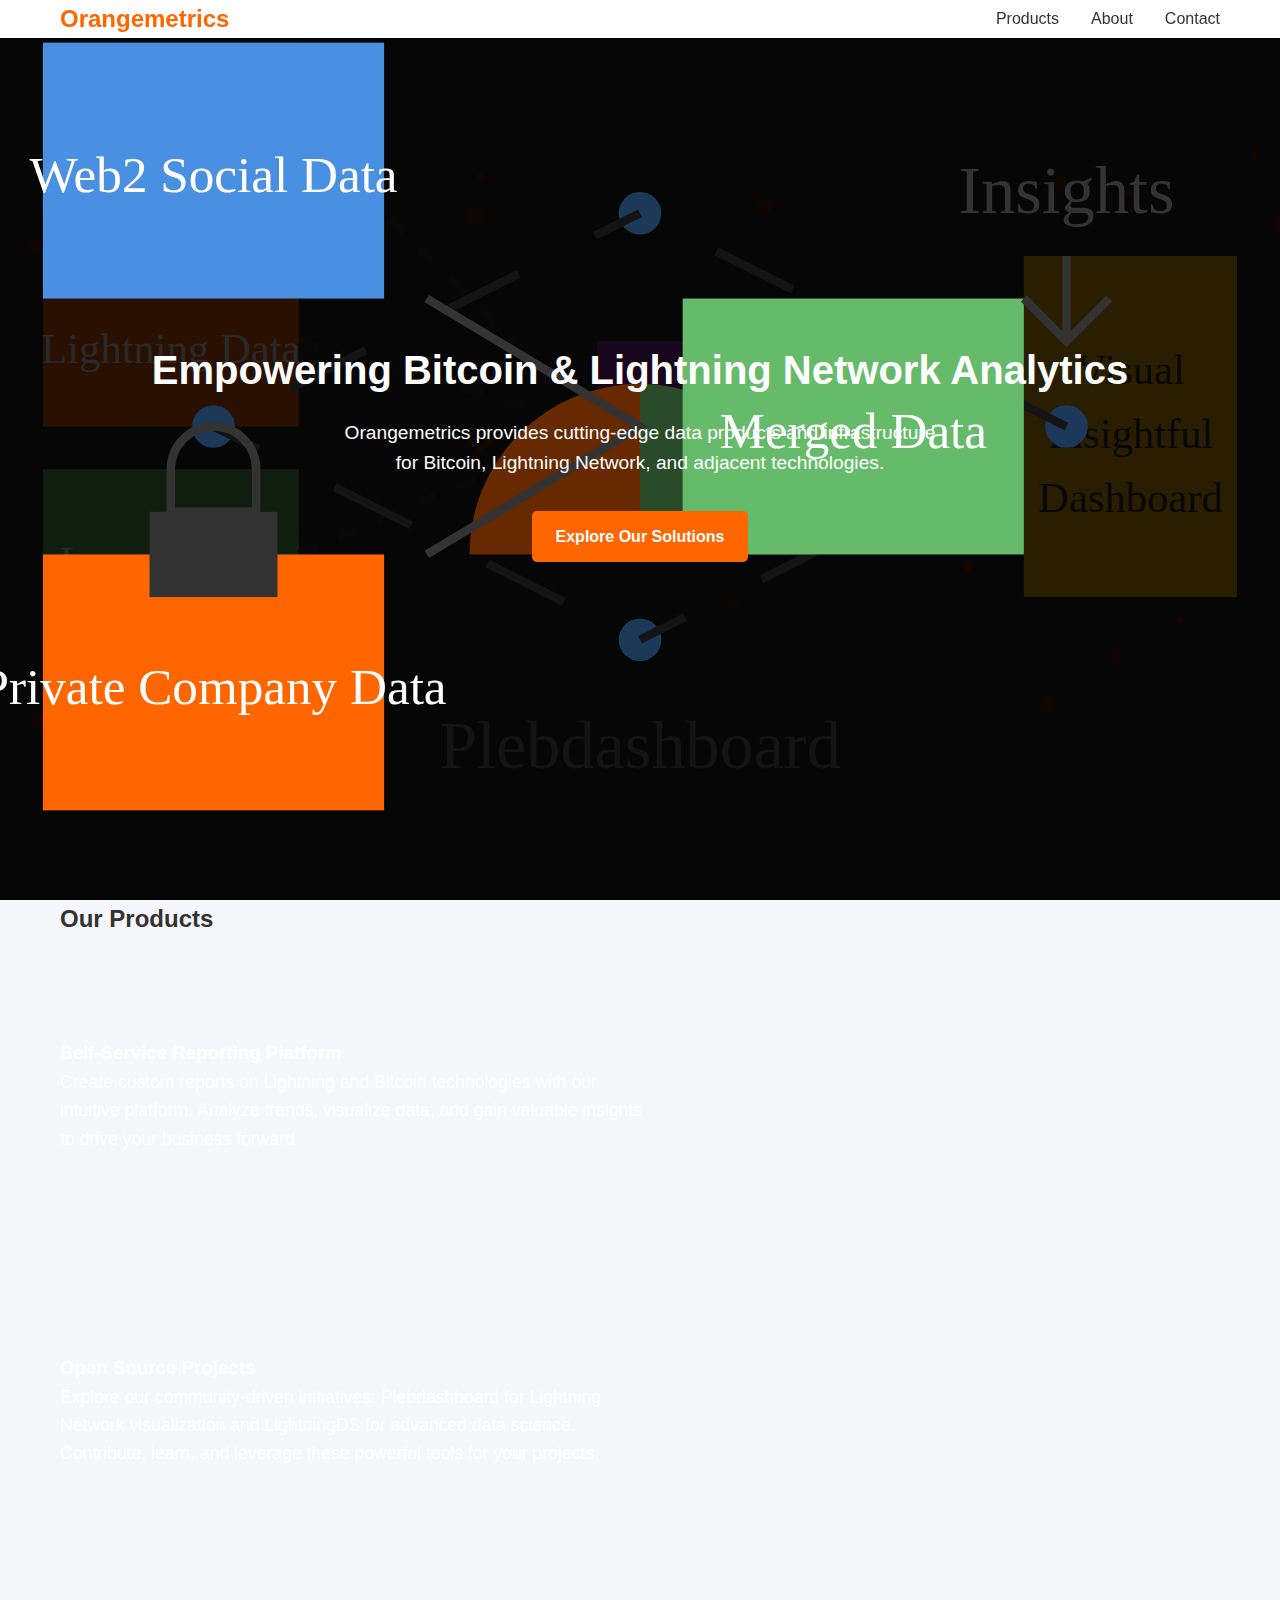
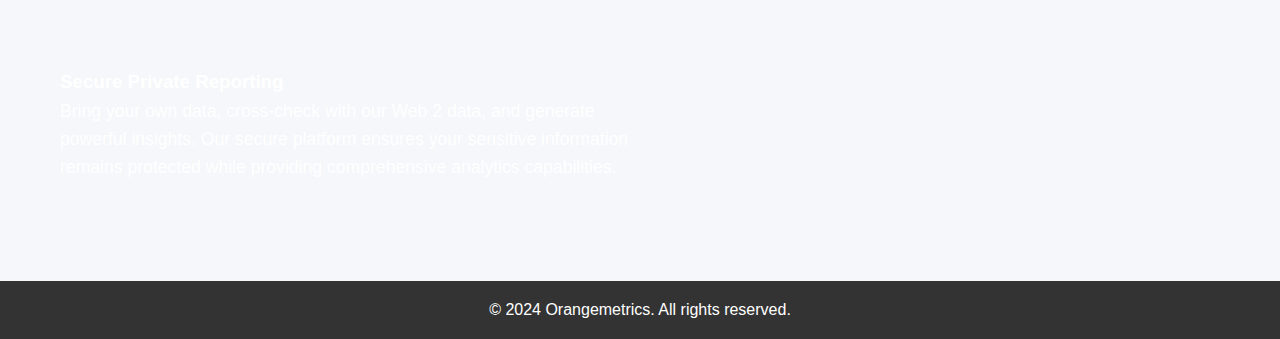
==== index.html @ f5804f4a "Update index.html" ====
<!DOCTYPE html>
<html lang="en">
<head>
    <meta charset="UTF-8">
    <meta name="viewport" content="width=device-width, initial-scale=1.0">
    <title>Orangemetrics - Bitcoin & Lightning Network Data Solutions</title>
    <link rel="stylesheet" href="css/styles.css">
    <script src="https://cdnjs.cloudflare.com/ajax/libs/gsap/3.9.1/gsap.min.js"></script>
</head>
<body>
    <header>
        <nav class="container">
            <div class="logo">Orangemetrics</div>
            <ul class="nav-links">
                <li class="dropdown">
                    <a href="#" class="dropbtn">Products</a>
                    <div class="dropdown-content">
                        <a href="#self-service">Self-Service Reporting</a>
                        <a href="#open-source">Open Source Projects</a>
                        <a href="#secure-reporting">Secure Private Reporting</a>
                    </div>
                </li>
                <li><a href="#about">About</a></li>
                <li><a href="#contact">Contact</a></li>
            </ul>
        </nav>
    </header>

    <main>
        <section class="hero">
            <div class="hero-content container">
                <h1>Empowering Bitcoin & Lightning Network Analytics</h1>
                <p>Orangemetrics provides cutting-edge data products and infrastructure for Bitcoin, Lightning Network, and adjacent technologies.</p>
                <a href="#products" class="cta-button">Explore Our Solutions</a>
            </div>
            <div class="animation-container">
                <svg id="data-animation" width="100%" height="100%" viewBox="0 0 800 400">
                    <defs>
                        <filter id="glow">
                            <feGaussianBlur stdDeviation="2.5" result="coloredBlur"/>
                            <feMerge>
                                <feMergeNode in="coloredBlur"/>
                                <feMergeNode in="SourceGraphic"/>
                            </feMerge>
                        </filter>
                    </defs>
                    <path id="bitcoin-logo" d="M300,200 L300,200 L300,200 L300,200 L300,200" stroke="#FF9900" stroke-width="3" fill="none"/>
                    <path id="lightning-bolt" d="M500,100 L500,100 L500,100 L500,100" stroke="#4A90E2" stroke-width="3" fill="none"/>
                    <g id="data-points"></g>
                    <g id="network-lines"></g>
                </svg>
            </div>
        </section>

        <section id="products">
            <div class="container">
                <h2>Our Products</h2>
                <div class="product-grid">
                    <div id="self-service" class="product-section">
                        <h3>Self-Service Reporting Platform</h3>
                        <div class="animation-container">
                            <object type="image/svg+xml" data="assets/self-service.svg" class="section-animation">
                                Your browser does not support SVG
                            </object>
                        </div>
                        <p>Create custom reports on Lightning and Bitcoin technologies with our intuitive platform. Analyze trends, visualize data, and gain valuable insights to drive your business forward.</p>
                    </div>

                    <div id="open-source" class="product-section">
                        <h3>Open Source Projects</h3>
                        <div class="animation-container">
                            <object type="image/svg+xml" data="assets/open-source.svg" class="section-animation">
                                Your browser does not support SVG
                            </object>
                        </div>
                        <p>Explore our community-driven initiatives: Plebdashboard for Lightning Network visualization and LightningDS for advanced data science. Contribute, learn, and leverage these powerful tools for your projects.</p>
                    </div>

                    <div id="secure-reporting" class="product-section">
                        <h3>Secure Private Reporting</h3>
                        <div class="animation-container">
                            <object type="image/svg+xml" data="assets/secure-reporting.svg" class="section-animation">
                                Your browser does not support SVG
                            </object>
                        </div>
                        <p>Bring your own data, cross-check with our Web 2 data, and generate powerful insights. Our secure platform ensures your sensitive information remains protected while providing comprehensive analytics capabilities.</p>
                    </div>
                </div>
            </div>
        </section>
    </main>

    <footer>
        <div class="container">
            <p>&copy; 2024 Orangemetrics. All rights reserved.</p>
        </div>
    </footer>

    <script src="scripts/animations.js"></script>
    <script src="scripts/main.js"></script>
</body>
</html>
---- css/styles.css ----
:root {
    --primary-color: #FF6600;
    --secondary-color: #4A90E2;
    --background-color: #F5F7FA;
    --text-color: #333333;
}

* {
    margin: 0;
    padding: 0;
    box-sizing: border-box;
}

body {
    font-family: 'Arial', sans-serif;
    line-height: 1.6;
    color: var(--text-color);
    background-color: var(--background-color);
}

.container {
    max-width: 1200px;
    margin: 0 auto;
    padding: 0 20px;
}

header {
    background-color: #fff;
    box-shadow: 0 2px 5px rgba(0, 0, 0, 0.1);
    position: fixed;
    width: 100%;
    z-index: 1000;
}

nav {
    display: flex;
    justify-content: space-between;
    align-items: center;
    padding: 1rem 0;
}

.logo {
    font-size: 1.5rem;
    font-weight: bold;
    color: var(--primary-color);
}

.nav-links {
    display: flex;
    list-style: none;
}

.nav-links li {
    margin-left: 2rem;
}

.nav-links a {
    text-decoration: none;
    color: var(--text-color);
    font-weight: 500;
    transition: color 0.3s ease;
}

.nav-links a:hover {
    color: var(--primary-color);
}

.dropdown {
    position: relative;
    display: inline-block;
}

.dropdown-content {
    display: none;
    position: absolute;
    background-color: #f9f9f9;
    min-width: 160px;
    box-shadow: 0px 8px 16px 0px rgba(0,0,0,0.2);
    z-index: 1;
}

.dropdown-content a {
    color: black;
    padding: 12px 16px;
    text-decoration: none;
    display: block;
}

.dropdown-content a:hover {
    background-color: #f1f1f1;
}

.dropdown:hover .dropdown-content {
    display: block;
}

.hero {
    position: relative;
    height: 100vh;
    display: flex;
    align-items: center;
    overflow: hidden;
}

.hero-content {
    position: relative;
    z-index: 2;
    text-align: center;
    color: #fff;
}

.hero h1 {
    font-size: 2.5rem;
    margin-bottom: 1rem;
    color: #fff;
}

.hero p {
    font-size: 1.2rem;
    max-width: 600px;
    margin: 0 auto 2rem;
}

.cta-button {
    display: inline-block;
    background-color: var(--primary-color);
    color: #fff;
    padding: 0.8rem 1.5rem;
    border-radius: 5px;
    text-decoration: none;
    font-weight: bold;
    transition: background-color 0.3s ease;
}

.cta-button:hover {
    background-color: #E65100;
}

.animation-container {
    position: absolute;
    top: 0;
    left: 0;
    width: 100%;
    height: 100%;
    z-index: 1;
    background-color: rgba(0, 0, 0, 0.6);
}

.product-section {
    padding: 100px 0;
    background-size: cover;
    background-position: center;
    color: #fff;
}

#self-service {
    background-image: url('path_to_self_service_bg.jpg');
}

#open-source {
    background-image: url('path_to_open_source_bg.jpg');
}

#secure-reporting {
    background-image: url('path_to_secure_reporting_bg.jpg');
}

.product-section h2 {
    font-size: 2rem;
    margin-bottom: 1rem;
}

.product-section p {
    font-size: 1.1rem;
    max-width: 600px;
}

footer {
    background-color: #333;
    color: #fff;
    text-align: center;
    padding: 1rem 0;
}

@media (max-width: 768px) {
    .nav-links {
        display: none;
    }

    .hero h1 {
        font-size: 2rem;
    }

    .hero p {
        font-size: 1rem;
    }
}
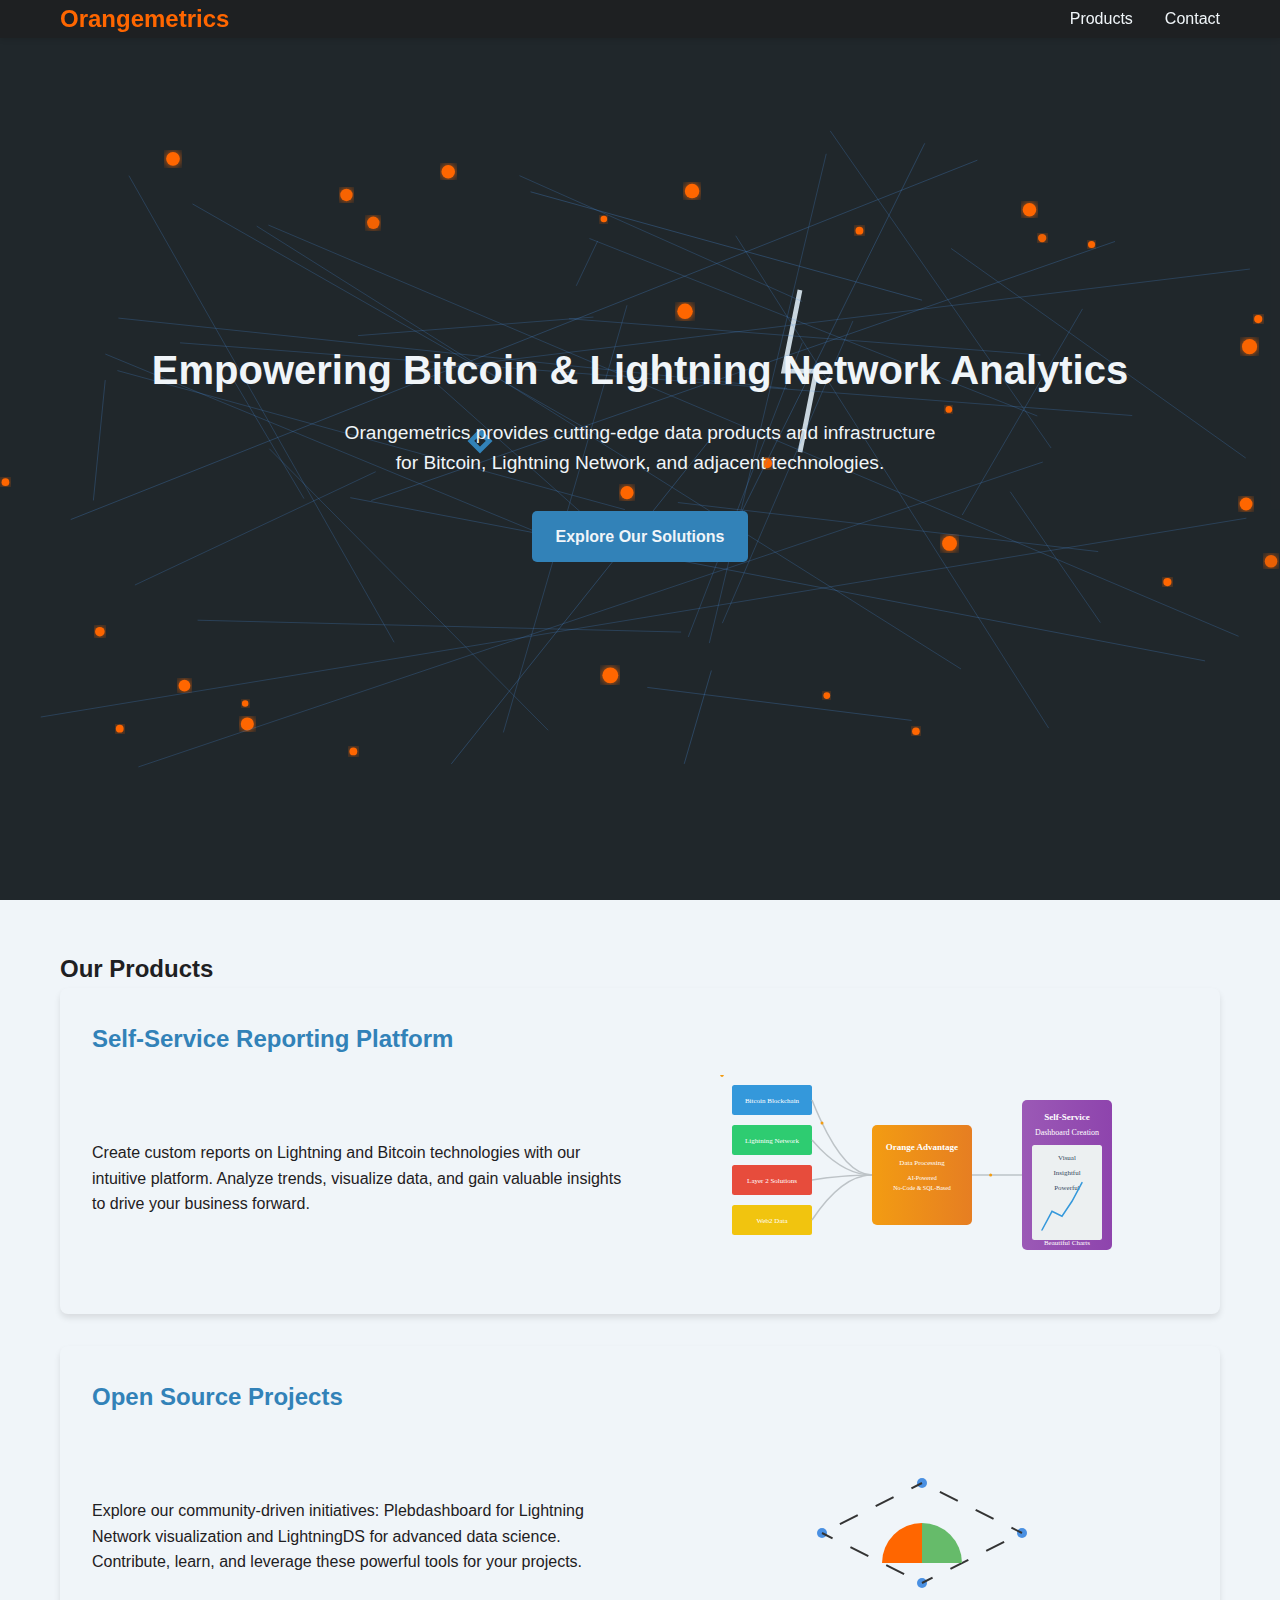
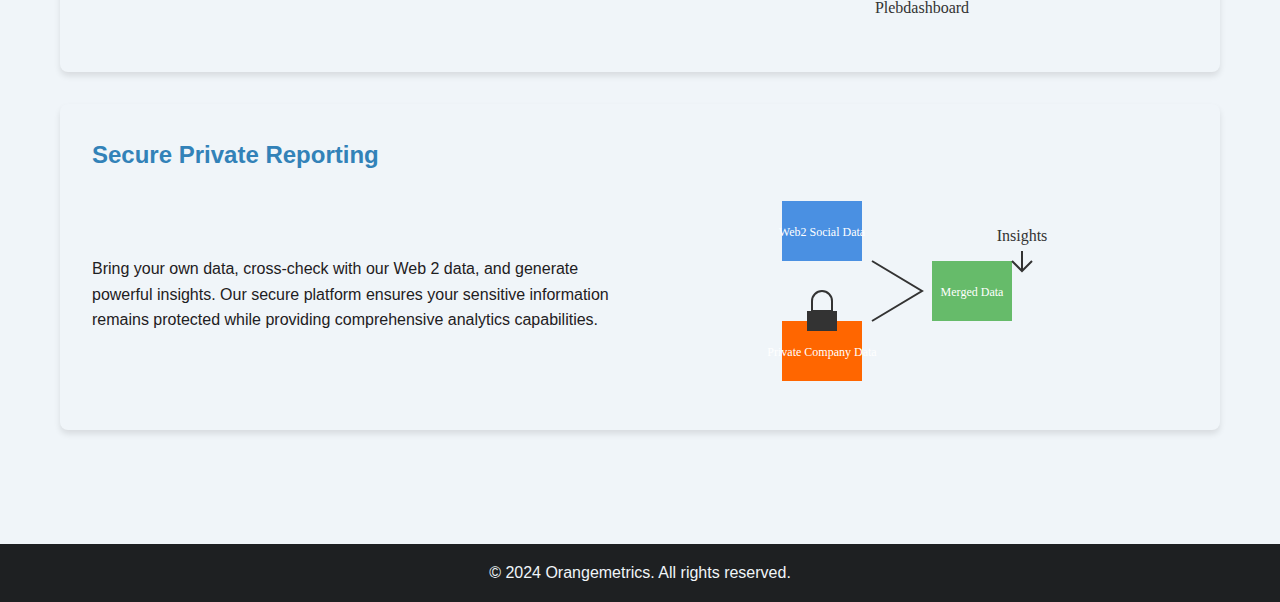
==== commit 7bbe1ee1: "Update index.html" ====
--- a/index.html
+++ b/index.html
@@ -19,9 +19,9 @@
                         <a href="#open-source">Open Source Projects</a>
                         <a href="#secure-reporting">Secure Private Reporting</a>
                     </div>
-                </li>
-                <li><a href="#about">About</a></li>
-                <li><a href="#contact">Contact</a></li>
+<!--                 </li>
+                <li><a href="#about">About</a></li> -->
+                <li><a href="https://x.com/Soru_kumar">Contact</a></li>
             </ul>
         </nav>
     </header>
@@ -44,8 +44,8 @@
                             </feMerge>
                         </filter>
                     </defs>
-                    <path id="bitcoin-logo" d="M300,200 L300,200 L300,200 L300,200 L300,200" stroke="#FF9900" stroke-width="3" fill="none"/>
-                    <path id="lightning-bolt" d="M500,100 L500,100 L500,100 L500,100" stroke="#4A90E2" stroke-width="3" fill="none"/>
+                    <path id="bitcoin-logo" d="M300,200 L300,200 L300,200 L300,200 L300,200" stroke="#3282B8" stroke-width="3" fill="none"/>
+                    <path id="lightning-bolt" d="M500,100 L500,100 L500,100 L500,100" stroke="#C9D6DF" stroke-width="3" fill="none"/>
                     <g id="data-points"></g>
                     <g id="network-lines"></g>
                 </svg>
@@ -55,35 +55,45 @@
         <section id="products">
             <div class="container">
                 <h2>Our Products</h2>
-                <div class="product-grid">
-                    <div id="self-service" class="product-section">
-                        <h3>Self-Service Reporting Platform</h3>
-                        <div class="animation-container">
+                <div id="self-service" class="product-section">
+                    <h3>Self-Service Reporting Platform</h3>
+                    <div class="product-content">
+                        <div class="product-description">
+                            <p>Create custom reports on Lightning and Bitcoin technologies with our intuitive platform. Analyze trends, visualize data, and gain valuable insights to drive your business forward.</p>
+                        </div>
+                        <div class="product-animation">
                             <object type="image/svg+xml" data="assets/self-service.svg" class="section-animation">
                                 Your browser does not support SVG
                             </object>
                         </div>
-                        <p>Create custom reports on Lightning and Bitcoin technologies with our intuitive platform. Analyze trends, visualize data, and gain valuable insights to drive your business forward.</p>
                     </div>
+                </div>
 
-                    <div id="open-source" class="product-section">
-                        <h3>Open Source Projects</h3>
-                        <div class="animation-container">
+                <div id="open-source" class="product-section">
+                    <h3>Open Source Projects</h3>
+                    <div class="product-content">
+                        <div class="product-description">
+                            <p>Explore our community-driven initiatives: Plebdashboard for Lightning Network visualization and LightningDS for advanced data science. Contribute, learn, and leverage these powerful tools for your projects.</p>
+                        </div>
+                        <div class="product-animation">
                             <object type="image/svg+xml" data="assets/open-source.svg" class="section-animation">
                                 Your browser does not support SVG
                             </object>
                         </div>
-                        <p>Explore our community-driven initiatives: Plebdashboard for Lightning Network visualization and LightningDS for advanced data science. Contribute, learn, and leverage these powerful tools for your projects.</p>
                     </div>
+                </div>
 
-                    <div id="secure-reporting" class="product-section">
-                        <h3>Secure Private Reporting</h3>
-                        <div class="animation-container">
+                <div id="secure-reporting" class="product-section">
+                    <h3>Secure Private Reporting</h3>
+                    <div class="product-content">
+                        <div class="product-description">
+                            <p>Bring your own data, cross-check with our Web 2 data, and generate powerful insights. Our secure platform ensures your sensitive information remains protected while providing comprehensive analytics capabilities.</p>
+                        </div>
+                        <div class="product-animation">
                             <object type="image/svg+xml" data="assets/secure-reporting.svg" class="section-animation">
                                 Your browser does not support SVG
                             </object>
                         </div>
-                        <p>Bring your own data, cross-check with our Web 2 data, and generate powerful insights. Our secure platform ensures your sensitive information remains protected while providing comprehensive analytics capabilities.</p>
                     </div>
                 </div>
             </div>
--- a/css/styles.css
+++ b/css/styles.css
@@ -1,8 +1,11 @@
 :root {
-    --primary-color: #FF6600;
-    --secondary-color: #4A90E2;
-    --background-color: #F5F7FA;
-    --text-color: #333333;
+    --primary-color: #1E2022;
+    --secondary-color: #52616B;
+    --background-color: #F0F5F9;
+    --text-color: #1E2022;
+    --accent-color: #C9D6DF;
+    --highlight-color: #3282B8;
+    --navbartext-color: #FF6600;
 }
 
 * {
@@ -25,7 +28,7 @@
 }
 
 header {
-    background-color: #fff;
+    background-color: var(--primary-color);
     box-shadow: 0 2px 5px rgba(0, 0, 0, 0.1);
     position: fixed;
     width: 100%;
@@ -42,7 +45,7 @@
 .logo {
     font-size: 1.5rem;
     font-weight: bold;
-    color: var(--primary-color);
+    color: var(--navbartext-color);
 }
 
 .nav-links {
@@ -56,38 +59,39 @@
 
 .nav-links a {
     text-decoration: none;
-    color: var(--text-color);
+    color: var(--background-color);
     font-weight: 500;
     transition: color 0.3s ease;
 }
 
 .nav-links a:hover {
-    color: var(--primary-color);
+    color: var(--accent-color);
 }
 
 .dropdown {
     position: relative;
-    display: inline-block;
 }
 
 .dropdown-content {
     display: none;
     position: absolute;
-    background-color: #f9f9f9;
-    min-width: 160px;
-    box-shadow: 0px 8px 16px 0px rgba(0,0,0,0.2);
+    background-color: var(--primary-color);
+    min-width: 200px;
+    box-shadow: 0 8px 16px rgba(0,0,0,0.1);
     z-index: 1;
+    border-radius: 4px;
+    overflow: hidden;
 }
 
 .dropdown-content a {
-    color: black;
+    color: var(--background-color);
     padding: 12px 16px;
     text-decoration: none;
     display: block;
 }
 
 .dropdown-content a:hover {
-    background-color: #f1f1f1;
+    background-color: var(--secondary-color);
 }
 
 .dropdown:hover .dropdown-content {
@@ -95,10 +99,13 @@
 }
 
 .hero {
+    min-height: 100vh;
+    display: flex;
+    flex-direction: column;
+    justify-content: center;
+    background-color: var(--secondary-color);
+    color: var(--background-color);
     position: relative;
-    height: 100vh;
-    display: flex;
-    align-items: center;
     overflow: hidden;
 }
 
@@ -106,13 +113,12 @@
     position: relative;
     z-index: 2;
     text-align: center;
-    color: #fff;
+    padding: 2rem 0;
 }
 
 .hero h1 {
     font-size: 2.5rem;
     margin-bottom: 1rem;
-    color: #fff;
 }
 
 .hero p {
@@ -123,17 +129,18 @@
 
 .cta-button {
     display: inline-block;
-    background-color: var(--primary-color);
-    color: #fff;
+    background-color: var(--highlight-color);
+    color: var(--background-color);
     padding: 0.8rem 1.5rem;
     border-radius: 5px;
     text-decoration: none;
     font-weight: bold;
-    transition: background-color 0.3s ease;
+    transition: background-color 0.3s ease, color 0.3s ease;
 }
 
 .cta-button:hover {
-    background-color: #E65100;
+    background-color: var(--accent-color);
+    color: var(--primary-color);
 }
 
 .animation-container {
@@ -146,40 +153,49 @@
     background-color: rgba(0, 0, 0, 0.6);
 }
 
+#products {
+    padding: 50px 0;
+}
+
 .product-section {
-    padding: 100px 0;
-    background-size: cover;
-    background-position: center;
-    color: #fff;
-}
-
-#self-service {
-    background-image: url('path_to_self_service_bg.jpg');
-}
-
-#open-source {
-    background-image: url('path_to_open_source_bg.jpg');
-}
-
-#secure-reporting {
-    background-image: url('path_to_secure_reporting_bg.jpg');
-}
-
-.product-section h2 {
-    font-size: 2rem;
+    background-color: var(--background-color);
+    border-radius: 8px;
+    padding: 2rem;
+    box-shadow: 0 4px 6px rgba(0, 0, 0, 0.1);
+    margin-bottom: 2rem;
+}
+
+.product-section h3 {
+    font-size: 1.5rem;
     margin-bottom: 1rem;
-}
-
-.product-section p {
-    font-size: 1.1rem;
-    max-width: 600px;
+    color: var(--highlight-color);
+}
+
+.product-content {
+    display: flex;
+    align-items: center;
+    gap: 2rem;
+}
+
+.product-description {
+    flex: 1;
+}
+
+.product-animation {
+    flex: 1;
+}
+
+.section-animation {
+    width: 100%;
+    height: 200px;
 }
 
 footer {
-    background-color: #333;
-    color: #fff;
+    background-color: var(--primary-color);
+    color: var(--background-color);
     text-align: center;
     padding: 1rem 0;
+    margin-top: 2rem;
 }
 
 @media (max-width: 768px) {
@@ -194,4 +210,8 @@
     .hero p {
         font-size: 1rem;
     }
-}
+
+    .product-content {
+        flex-direction: column;
+    }
+}
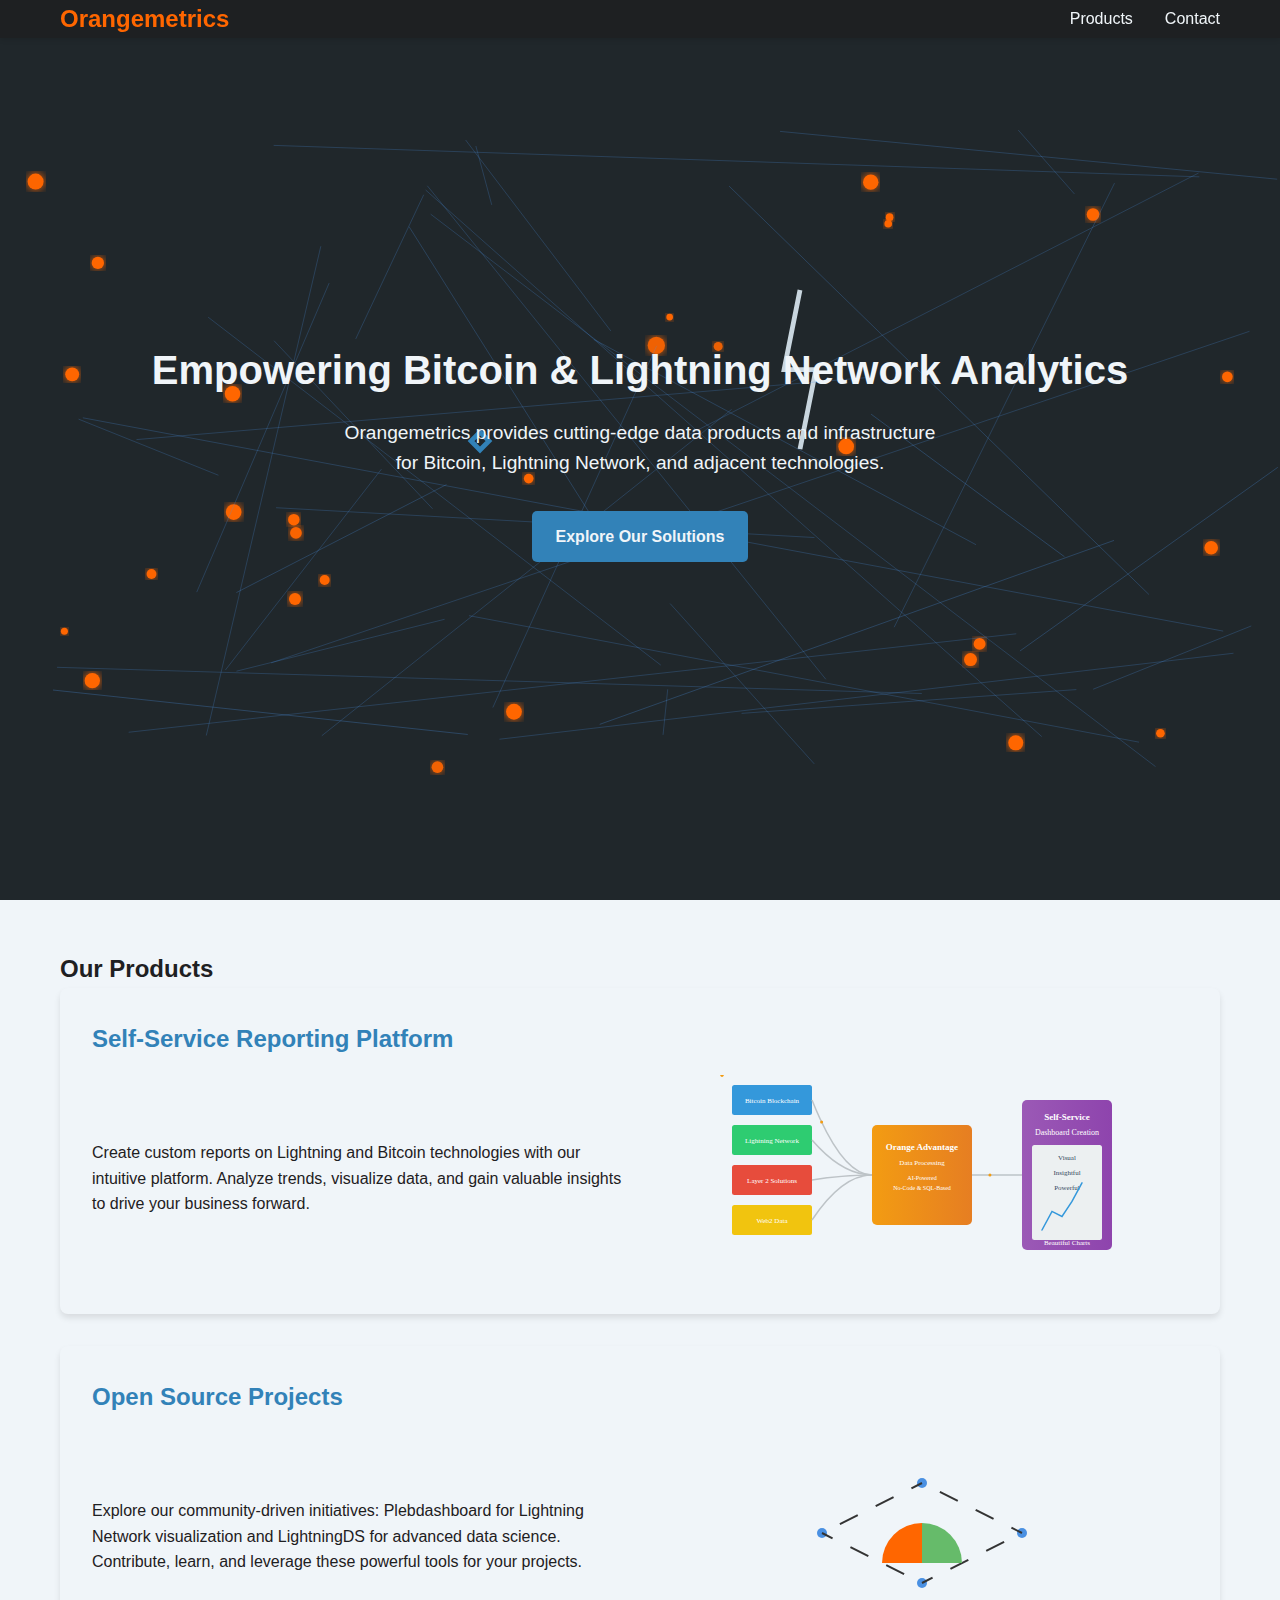
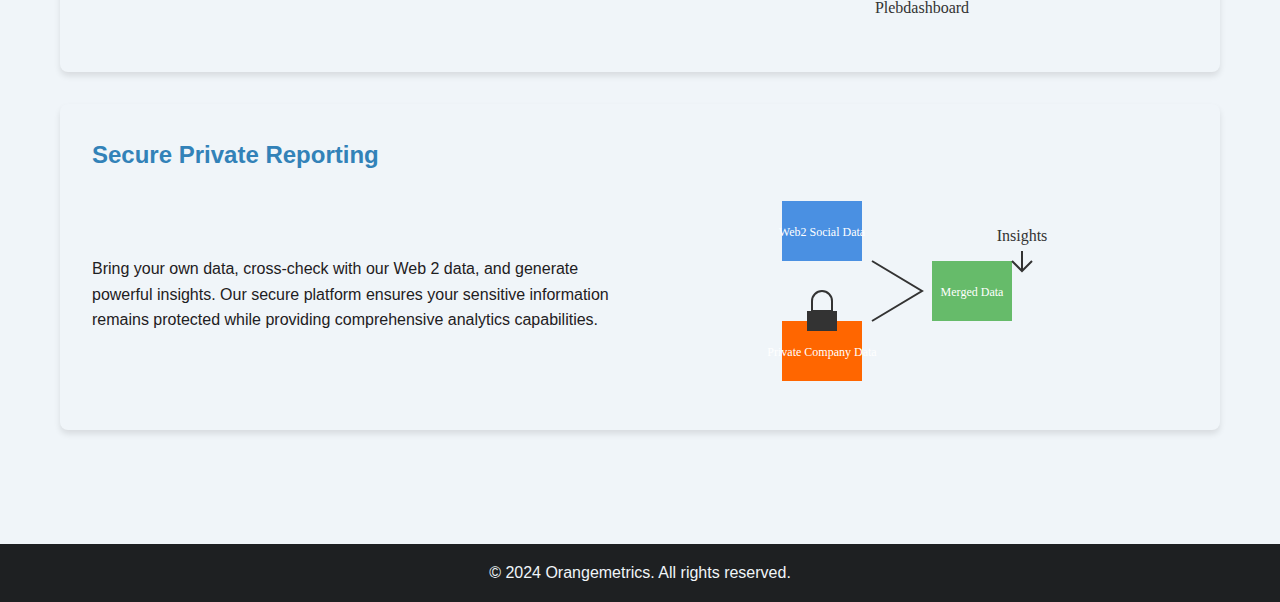
==== commit e63a018c: "Update index.html" ====
--- a/index.html
+++ b/index.html
@@ -21,7 +21,7 @@
                     </div>
 <!--                 </li>
                 <li><a href="#about">About</a></li> -->
-                <li><a href="https://x.com/Soru_kumar">Contact</a></li>
+                <li><a href="https://x.com/Soru_kumar" target="_blank">Contact</a></li>
             </ul>
         </nav>
     </header>
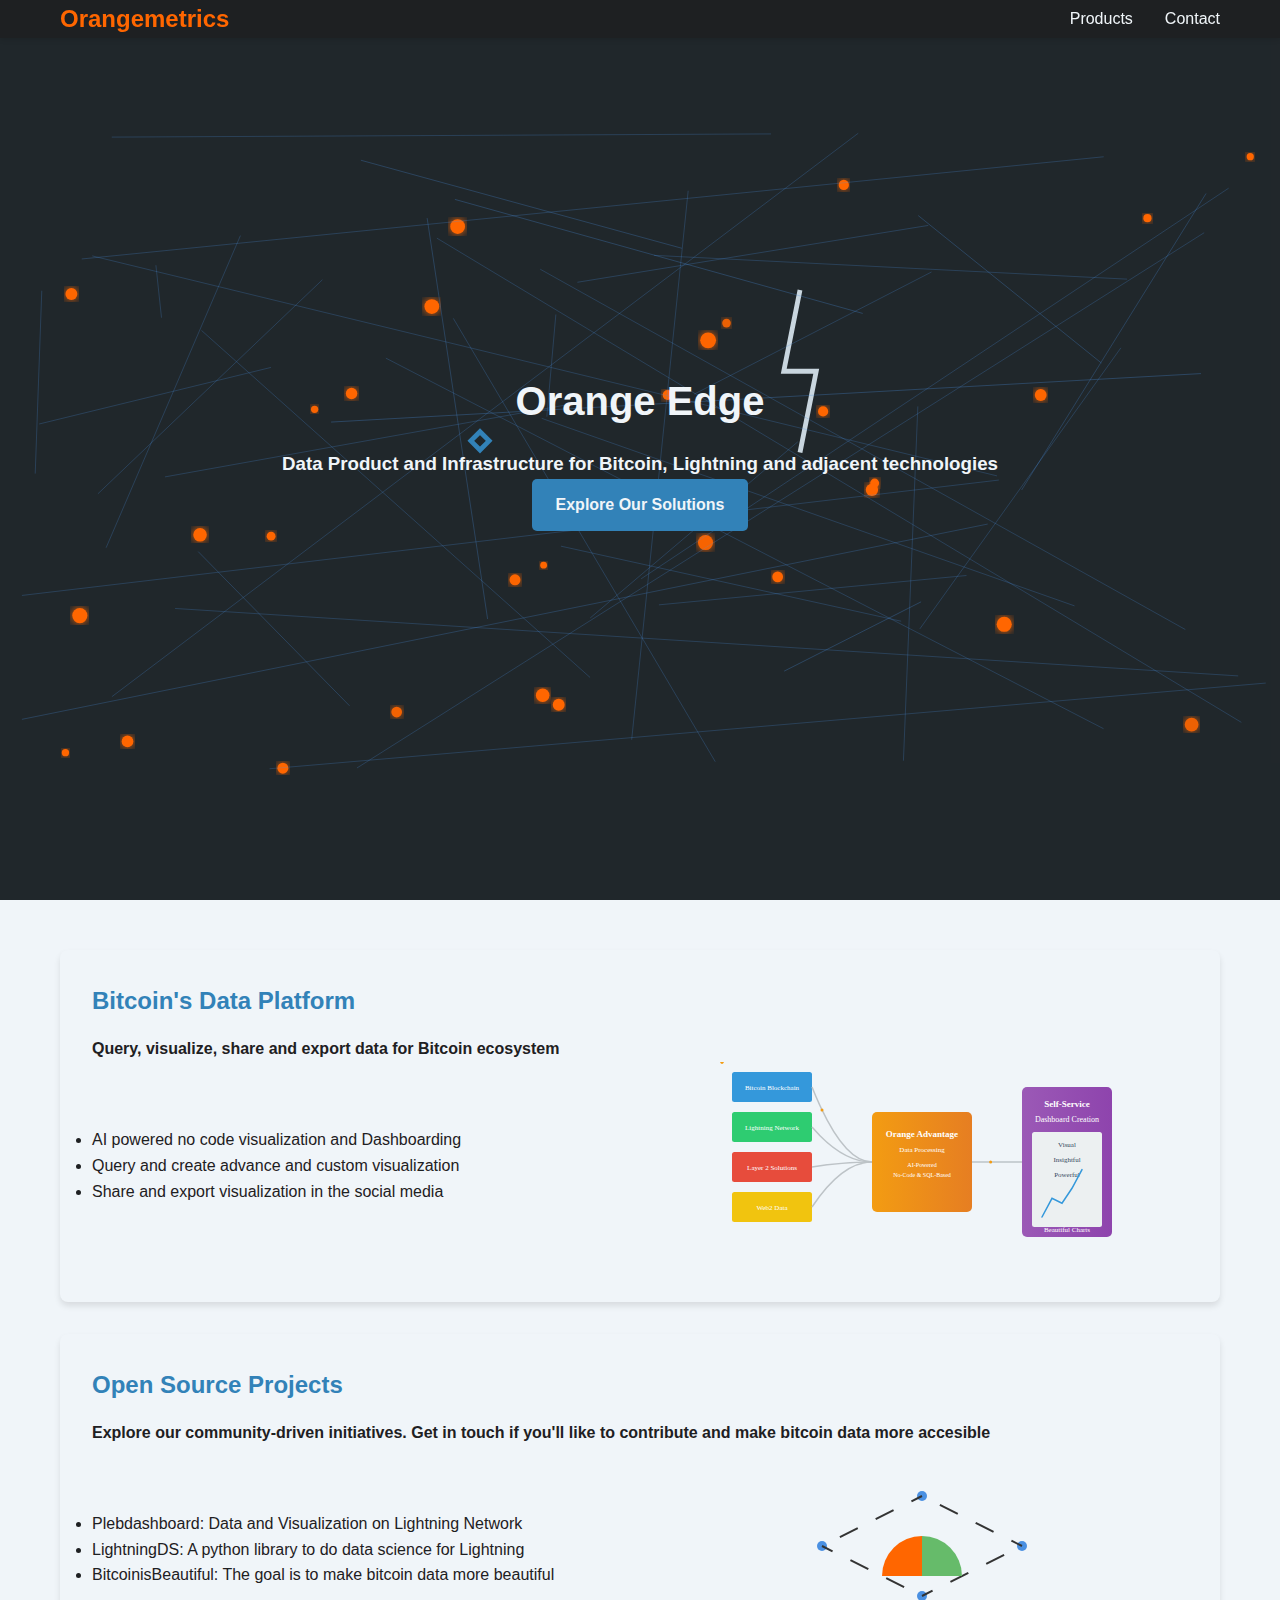
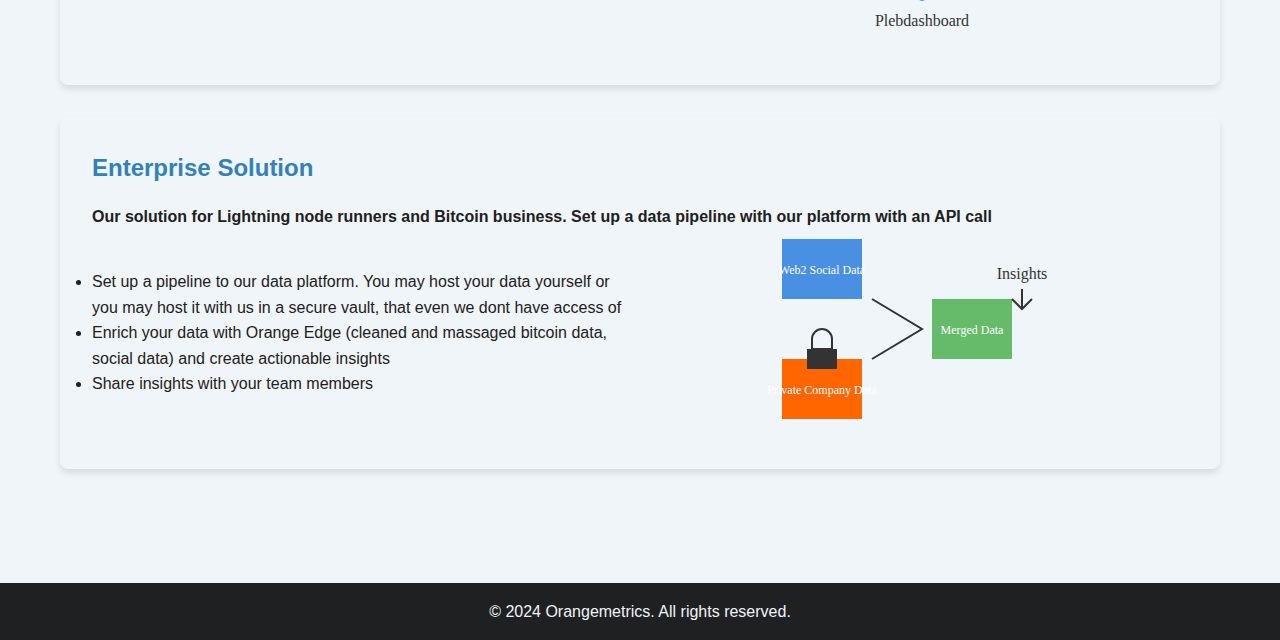
==== commit 2d5e6ef6: "Update index.html" ====
--- a/index.html
+++ b/index.html
@@ -3,7 +3,7 @@
 <head>
     <meta charset="UTF-8">
     <meta name="viewport" content="width=device-width, initial-scale=1.0">
-    <title>Orangemetrics - Bitcoin & Lightning Network Data Solutions</title>
+    <title>Orangemetrics - Bitcoin's Data Platform</title>
     <link rel="stylesheet" href="css/styles.css">
     <script src="https://cdnjs.cloudflare.com/ajax/libs/gsap/3.9.1/gsap.min.js"></script>
 </head>
@@ -15,9 +15,9 @@
                 <li class="dropdown">
                     <a href="#" class="dropbtn">Products</a>
                     <div class="dropdown-content">
-                        <a href="#self-service">Self-Service Reporting</a>
+                        <a href="#self-service">Bitcoin's Data Platform</a>
                         <a href="#open-source">Open Source Projects</a>
-                        <a href="#secure-reporting">Secure Private Reporting</a>
+                        <a href="#secure-reporting">Enterprise Solution</a>
                     </div>
 <!--                 </li>
                 <li><a href="#about">About</a></li> -->
@@ -29,8 +29,8 @@
     <main>
         <section class="hero">
             <div class="hero-content container">
-                <h1>Empowering Bitcoin & Lightning Network Analytics</h1>
-                <p>Orangemetrics provides cutting-edge data products and infrastructure for Bitcoin, Lightning Network, and adjacent technologies.</p>
+                <h1>Orange Edge</h1>
+                <h3>Data Product and Infrastructure for Bitcoin, Lightning and adjacent technologies</h3>
                 <a href="#products" class="cta-button">Explore Our Solutions</a>
             </div>
             <div class="animation-container">
@@ -54,12 +54,20 @@
 
         <section id="products">
             <div class="container">
-                <h2>Our Products</h2>
+<!--                 <h2>Our Products</h2> -->
+                
                 <div id="self-service" class="product-section">
-                    <h3>Self-Service Reporting Platform</h3>
+                    <h3>Bitcoin's Data Platform</h3>
+                    <h4>Query, visualize, share and export data for Bitcoin ecosystem</h4>
                     <div class="product-content">
                         <div class="product-description">
-                            <p>Create custom reports on Lightning and Bitcoin technologies with our intuitive platform. Analyze trends, visualize data, and gain valuable insights to drive your business forward.</p>
+                                                         
+                            <ul>
+                                  <li>AI powered no code visualization and Dashboarding</li>
+                                  <li>Query and create advance and custom visualization</li>
+                                  <li>Share and export visualization in the social media</li>
+                            </ul>
+                           
                         </div>
                         <div class="product-animation">
                             <object type="image/svg+xml" data="assets/self-service.svg" class="section-animation">
@@ -71,9 +79,15 @@
 
                 <div id="open-source" class="product-section">
                     <h3>Open Source Projects</h3>
+                    <h4>Explore our community-driven initiatives. Get in touch if you'll like to contribute and make bitcoin data more accesible </h4>
                     <div class="product-content">
                         <div class="product-description">
-                            <p>Explore our community-driven initiatives: Plebdashboard for Lightning Network visualization and LightningDS for advanced data science. Contribute, learn, and leverage these powerful tools for your projects.</p>
+                                <ul>
+                                  <li>Plebdashboard: Data and Visualization on Lightning Network</li>
+                                  <li>LightningDS: A python library to do data science for Lightning</li>
+                                  <li>BitcoinisBeautiful: The goal is to make bitcoin data more beautiful</li>
+                                </ul>
+                            </p>
                         </div>
                         <div class="product-animation">
                             <object type="image/svg+xml" data="assets/open-source.svg" class="section-animation">
@@ -84,10 +98,17 @@
                 </div>
 
                 <div id="secure-reporting" class="product-section">
-                    <h3>Secure Private Reporting</h3>
+                    <h3>Enterprise Solution</h3>
+                    <h4>Our solution for Lightning node runners and Bitcoin business. Set up a data pipeline with our platform with an API call </h4>
                     <div class="product-content">
                         <div class="product-description">
-                            <p>Bring your own data, cross-check with our Web 2 data, and generate powerful insights. Our secure platform ensures your sensitive information remains protected while providing comprehensive analytics capabilities.</p>
+                                                           
+                                <ul>
+                                  <li>Set up a pipeline to our data platform. You may host your data yourself or you may host it with us in a secure vault, that even we dont have access of</li>
+                                  <li>Enrich your data with Orange Edge (cleaned and massaged bitcoin data, social data) and create actionable insights</li>
+                                  <li>Share insights with your team members</li>
+                                </ul>
+                            
                         </div>
                         <div class="product-animation">
                             <object type="image/svg+xml" data="assets/secure-reporting.svg" class="section-animation">
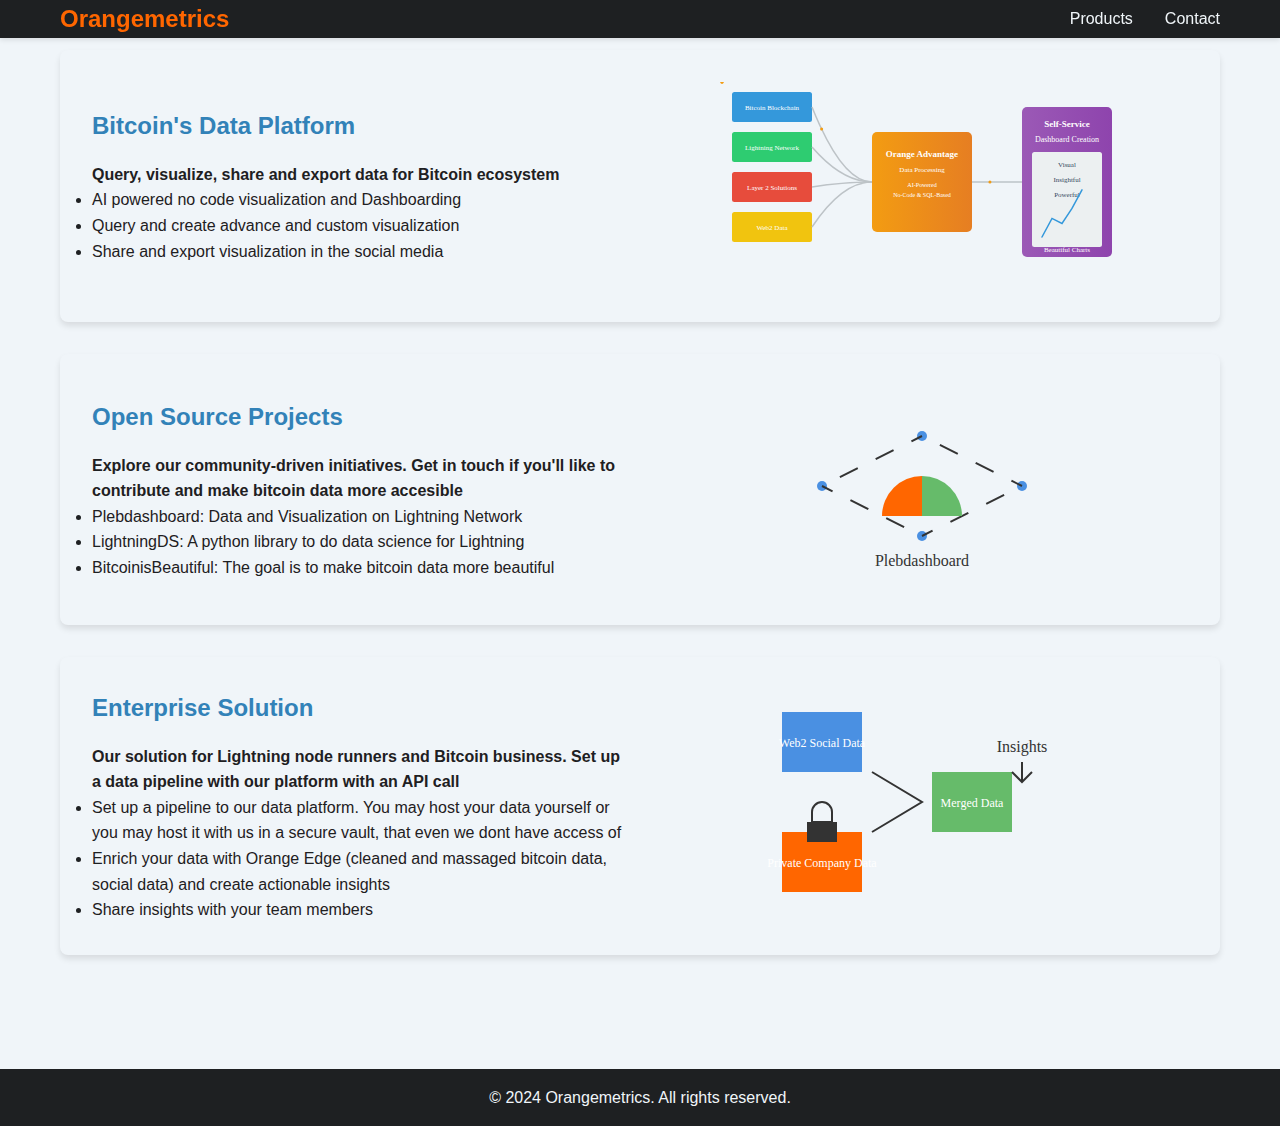
==== commit 43de93c5: "Update index.html" ====
--- a/index.html
+++ b/index.html
@@ -27,98 +27,66 @@
     </header>
 
     <main>
-        <section class="hero">
-            <div class="hero-content container">
-                <h1>Orange Edge</h1>
-                <h3>Data Product and Infrastructure for Bitcoin, Lightning and adjacent technologies</h3>
-                <a href="#products" class="cta-button">Explore Our Solutions</a>
-            </div>
-            <div class="animation-container">
-                <svg id="data-animation" width="100%" height="100%" viewBox="0 0 800 400">
-                    <defs>
-                        <filter id="glow">
-                            <feGaussianBlur stdDeviation="2.5" result="coloredBlur"/>
-                            <feMerge>
-                                <feMergeNode in="coloredBlur"/>
-                                <feMergeNode in="SourceGraphic"/>
-                            </feMerge>
-                        </filter>
-                    </defs>
-                    <path id="bitcoin-logo" d="M300,200 L300,200 L300,200 L300,200 L300,200" stroke="#3282B8" stroke-width="3" fill="none"/>
-                    <path id="lightning-bolt" d="M500,100 L500,100 L500,100 L500,100" stroke="#C9D6DF" stroke-width="3" fill="none"/>
-                    <g id="data-points"></g>
-                    <g id="network-lines"></g>
-                </svg>
-            </div>
-        </section>
-
         <section id="products">
-            <div class="container">
-<!--                 <h2>Our Products</h2> -->
-                
-                <div id="self-service" class="product-section">
+    <div class="container">
+        <div id="self-service" class="product-section">
+            <div class="product-content">
+                <div class="product-description">
                     <h3>Bitcoin's Data Platform</h3>
                     <h4>Query, visualize, share and export data for Bitcoin ecosystem</h4>
-                    <div class="product-content">
-                        <div class="product-description">
-                                                         
-                            <ul>
-                                  <li>AI powered no code visualization and Dashboarding</li>
-                                  <li>Query and create advance and custom visualization</li>
-                                  <li>Share and export visualization in the social media</li>
-                            </ul>
-                           
-                        </div>
-                        <div class="product-animation">
-                            <object type="image/svg+xml" data="assets/self-service.svg" class="section-animation">
-                                Your browser does not support SVG
-                            </object>
-                        </div>
-                    </div>
+                    <ul>
+                        <li>AI powered no code visualization and Dashboarding</li>
+                        <li>Query and create advance and custom visualization</li>
+                        <li>Share and export visualization in the social media</li>
+                    </ul>
                 </div>
-
-                <div id="open-source" class="product-section">
-                    <h3>Open Source Projects</h3>
-                    <h4>Explore our community-driven initiatives. Get in touch if you'll like to contribute and make bitcoin data more accesible </h4>
-                    <div class="product-content">
-                        <div class="product-description">
-                                <ul>
-                                  <li>Plebdashboard: Data and Visualization on Lightning Network</li>
-                                  <li>LightningDS: A python library to do data science for Lightning</li>
-                                  <li>BitcoinisBeautiful: The goal is to make bitcoin data more beautiful</li>
-                                </ul>
-                            </p>
-                        </div>
-                        <div class="product-animation">
-                            <object type="image/svg+xml" data="assets/open-source.svg" class="section-animation">
-                                Your browser does not support SVG
-                            </object>
-                        </div>
-                    </div>
-                </div>
-
-                <div id="secure-reporting" class="product-section">
-                    <h3>Enterprise Solution</h3>
-                    <h4>Our solution for Lightning node runners and Bitcoin business. Set up a data pipeline with our platform with an API call </h4>
-                    <div class="product-content">
-                        <div class="product-description">
-                                                           
-                                <ul>
-                                  <li>Set up a pipeline to our data platform. You may host your data yourself or you may host it with us in a secure vault, that even we dont have access of</li>
-                                  <li>Enrich your data with Orange Edge (cleaned and massaged bitcoin data, social data) and create actionable insights</li>
-                                  <li>Share insights with your team members</li>
-                                </ul>
-                            
-                        </div>
-                        <div class="product-animation">
-                            <object type="image/svg+xml" data="assets/secure-reporting.svg" class="section-animation">
-                                Your browser does not support SVG
-                            </object>
-                        </div>
-                    </div>
+                <div class="product-animation">
+                    <object type="image/svg+xml" data="assets/self-service.svg" class="section-animation">
+                        Your browser does not support SVG
+                    </object>
                 </div>
             </div>
-        </section>
+        </div>
+
+        <div id="open-source" class="product-section">
+            <div class="product-content">
+                <div class="product-description">
+                    <h3>Open Source Projects</h3>
+                    <h4>Explore our community-driven initiatives. Get in touch if you'll like to contribute and make bitcoin data more accesible</h4>
+                    <ul>
+                        <li>Plebdashboard: Data and Visualization on Lightning Network</li>
+                        <li>LightningDS: A python library to do data science for Lightning</li>
+                        <li>BitcoinisBeautiful: The goal is to make bitcoin data more beautiful</li>
+                    </ul>
+                </div>
+                <div class="product-animation">
+                    <object type="image/svg+xml" data="assets/open-source.svg" class="section-animation">
+                        Your browser does not support SVG
+                    </object>
+                </div>
+            </div>
+        </div>
+
+        <div id="secure-reporting" class="product-section">
+            <div class="product-content">
+                <div class="product-description">
+                    <h3>Enterprise Solution</h3>
+                    <h4>Our solution for Lightning node runners and Bitcoin business. Set up a data pipeline with our platform with an API call</h4>
+                    <ul>
+                        <li>Set up a pipeline to our data platform. You may host your data yourself or you may host it with us in a secure vault, that even we dont have access of</li>
+                        <li>Enrich your data with Orange Edge (cleaned and massaged bitcoin data, social data) and create actionable insights</li>
+                        <li>Share insights with your team members</li>
+                    </ul>
+                </div>
+                <div class="product-animation">
+                    <object type="image/svg+xml" data="assets/secure-reporting.svg" class="section-animation">
+                        Your browser does not support SVG
+                    </object>
+                </div>
+            </div>
+        </div>
+    </div>
+</section>
     </main>
 
     <footer>
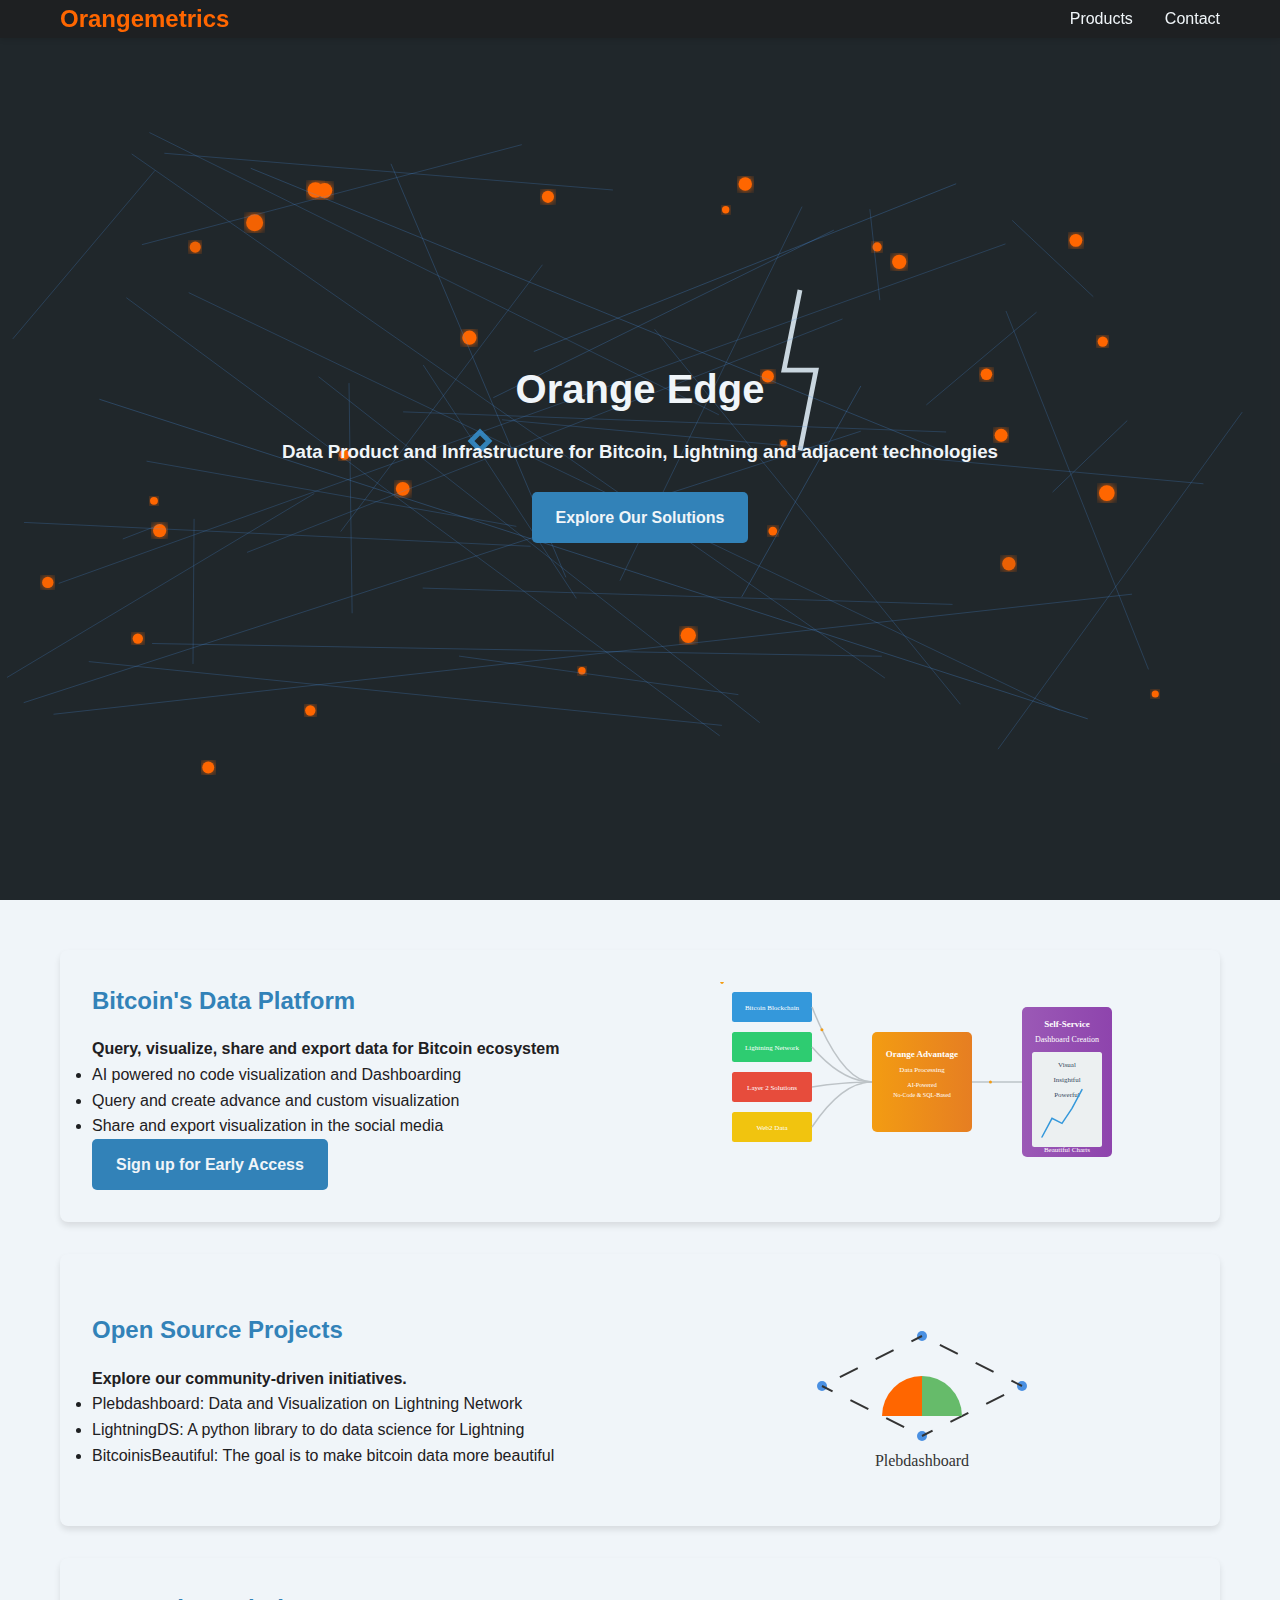
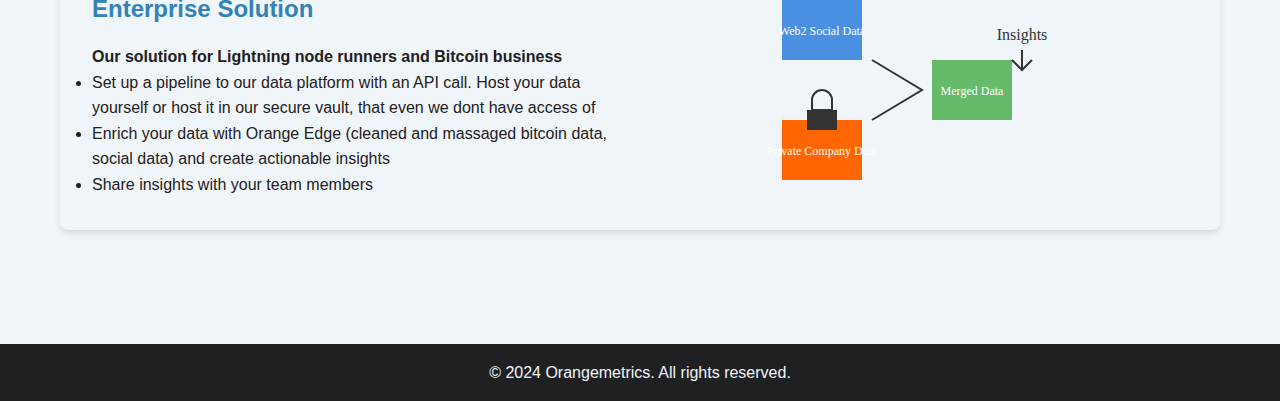
==== commit 11de1679: "Update index.html" ====
--- a/index.html
+++ b/index.html
@@ -27,9 +27,34 @@
     </header>
 
     <main>
-        <section id="products">
+        <section class="hero">
+            <div class="hero-content container">
+                <h1>Orange Edge</h1>
+                <h3>Data Product and Infrastructure for Bitcoin, Lightning and adjacent technologies</h3>
+                <br>
+                <a href="#products" class="cta-button">Explore Our Solutions</a>
+            </div>
+            <div class="animation-container">
+                <svg id="data-animation" width="100%" height="100%" viewBox="0 0 800 400">
+                    <defs>
+                        <filter id="glow">
+                            <feGaussianBlur stdDeviation="2.5" result="coloredBlur"/>
+                            <feMerge>
+                                <feMergeNode in="coloredBlur"/>
+                                <feMergeNode in="SourceGraphic"/>
+                            </feMerge>
+                        </filter>
+                    </defs>
+                    <path id="bitcoin-logo" d="M300,200 L300,200 L300,200 L300,200 L300,200" stroke="#3282B8" stroke-width="3" fill="none"/>
+                    <path id="lightning-bolt" d="M500,100 L500,100 L500,100 L500,100" stroke="#C9D6DF" stroke-width="3" fill="none"/>
+                    <g id="data-points"></g>
+                    <g id="network-lines"></g>
+                </svg>
+            </div>
+        </section>
+       <section id="products">
     <div class="container">
-        <div id="self-service" class="product-section">
+        <div id="self-service" class="product-section product-section-1">
             <div class="product-content">
                 <div class="product-description">
                     <h3>Bitcoin's Data Platform</h3>
@@ -39,6 +64,7 @@
                         <li>Query and create advance and custom visualization</li>
                         <li>Share and export visualization in the social media</li>
                     </ul>
+                    <a href="https://forms.gle/sample-form-url" class="cta-button" target="_blank">Sign up for Early Access</a>
                 </div>
                 <div class="product-animation">
                     <object type="image/svg+xml" data="assets/self-service.svg" class="section-animation">
@@ -48,11 +74,11 @@
             </div>
         </div>
 
-        <div id="open-source" class="product-section">
+        <div id="open-source" class="product-section product-section-2">
             <div class="product-content">
                 <div class="product-description">
                     <h3>Open Source Projects</h3>
-                    <h4>Explore our community-driven initiatives. Get in touch if you'll like to contribute and make bitcoin data more accesible</h4>
+                    <h4>Explore our community-driven initiatives. </h4>
                     <ul>
                         <li>Plebdashboard: Data and Visualization on Lightning Network</li>
                         <li>LightningDS: A python library to do data science for Lightning</li>
@@ -67,13 +93,13 @@
             </div>
         </div>
 
-        <div id="secure-reporting" class="product-section">
+        <div id="secure-reporting" class="product-section product-section-3">
             <div class="product-content">
                 <div class="product-description">
                     <h3>Enterprise Solution</h3>
-                    <h4>Our solution for Lightning node runners and Bitcoin business. Set up a data pipeline with our platform with an API call</h4>
+                    <h4>Our solution for Lightning node runners and Bitcoin business</h4>
                     <ul>
-                        <li>Set up a pipeline to our data platform. You may host your data yourself or you may host it with us in a secure vault, that even we dont have access of</li>
+                        <li>Set up a pipeline to our data platform with an API call. Host your data yourself or host it in our secure vault, that even we dont have access of</li>
                         <li>Enrich your data with Orange Edge (cleaned and massaged bitcoin data, social data) and create actionable insights</li>
                         <li>Share insights with your team members</li>
                     </ul>
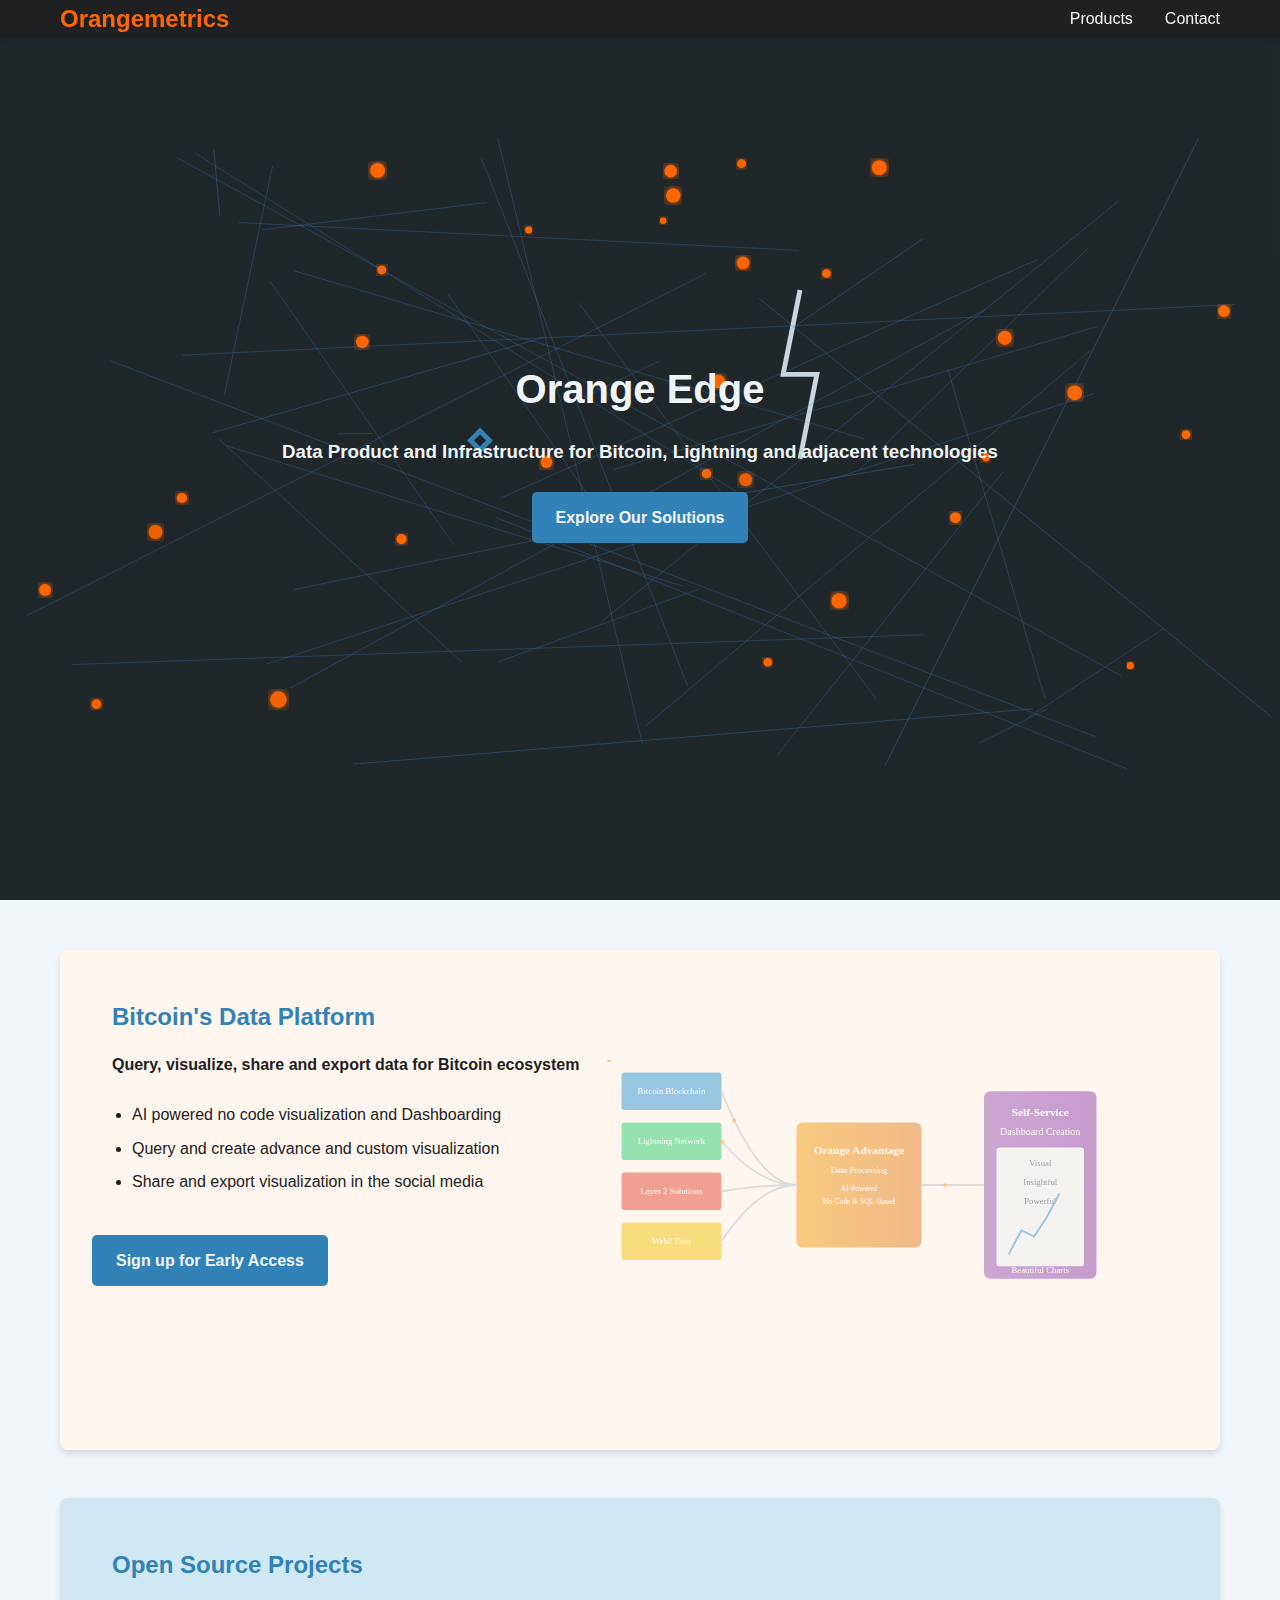
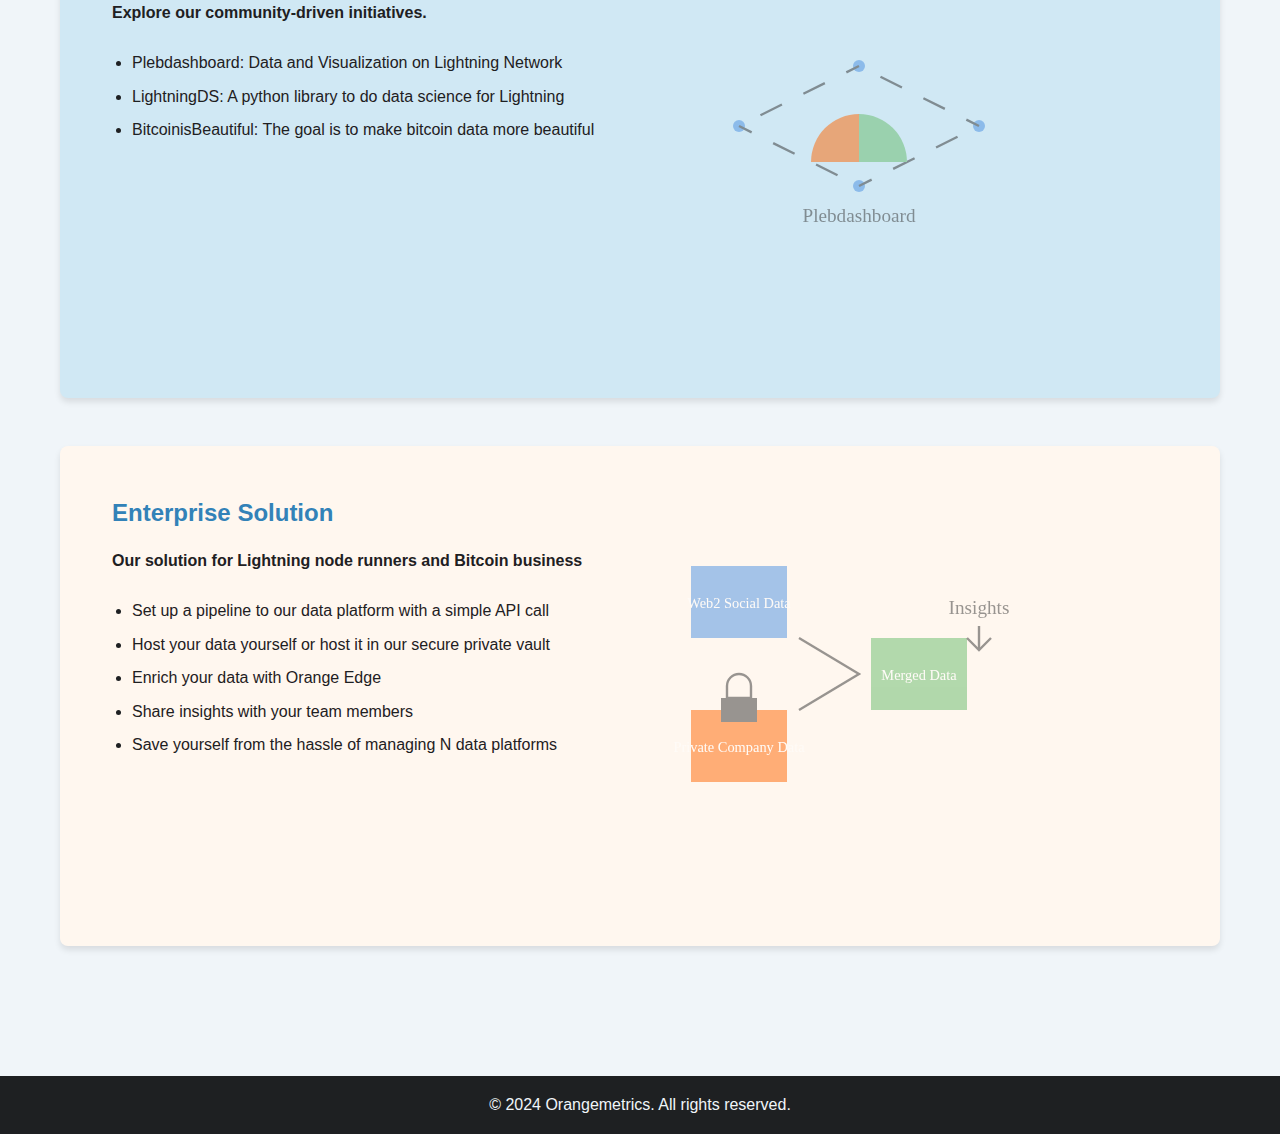
==== commit c18a528d: "Update index.html" ====
--- a/index.html
+++ b/index.html
@@ -99,9 +99,11 @@
                     <h3>Enterprise Solution</h3>
                     <h4>Our solution for Lightning node runners and Bitcoin business</h4>
                     <ul>
-                        <li>Set up a pipeline to our data platform with an API call. Host your data yourself or host it in our secure vault, that even we dont have access of</li>
-                        <li>Enrich your data with Orange Edge (cleaned and massaged bitcoin data, social data) and create actionable insights</li>
+                        <li>Set up a pipeline to our data platform with a simple API call</li>
+                        <li>Host your data yourself or host it in our secure private vault</li>
+                        <li>Enrich your data with Orange Edge </li>
                         <li>Share insights with your team members</li>
+                        <li>Save yourself from the hassle of managing N data platforms</li>
                     </ul>
                 </div>
                 <div class="product-animation">
--- a/css/styles.css
+++ b/css/styles.css
@@ -160,11 +160,43 @@
 .product-section {
     background-color: var(--background-color);
     border-radius: 8px;
-    padding: 2rem;
+    padding: 3rem 2rem; /* Increased top and bottom padding */
     box-shadow: 0 4px 6px rgba(0, 0, 0, 0.1);
-    margin-bottom: 2rem;
-}
-
+    margin-bottom: 3rem; /* Increased margin between sections */
+    position: relative;
+    overflow: hidden;
+    min-height: 500px; /* Set a minimum height */
+}
+.product-section-1 {
+    background-color: #fff7ef; /* Light beige */
+}
+
+.product-section-2 {
+    background-color:#d0e8f4; /* Gold */
+
+}
+
+.product-section-3 {
+    background-color: #FFF7EF; /* Light beige (same as the first one) */
+}
+
+/* Style for the CTA button in the product section */
+.product-section .cta-button {
+    display: inline-block;
+    background-color: var(--highlight-color);
+    color: var(--background-color);
+    padding: 0.8rem 1.5rem;
+    border-radius: 5px;
+    text-decoration: none;
+    font-weight: bold;
+    transition: background-color 0.3s ease, color 0.3s ease;
+    margin-top: 1rem;
+}
+
+.product-section .cta-button:hover {
+    background-color: var(--accent-color);
+    color: var(--primary-color);
+}
 .product-section h3 {
     font-size: 1.5rem;
     margin-bottom: 1rem;
@@ -173,21 +205,47 @@
 
 .product-content {
     display: flex;
-    align-items: center;
-    gap: 2rem;
+    align-items: flex-start;
+    position: relative;
+    z-index: 1;
+    min-height: 300px; /* Set a minimum height for the content */
 }
 
 .product-description {
     flex: 1;
+    padding-right: 20px;
+}
+
+.product-description h3,
+.product-description h4,
+.product-description ul {
+    margin-left: 20px;
+}
+
+.product-description ul {
+    padding-left: 20px;
+}
+.product-description > * {
+    margin-bottom: 1.5rem; /* Adds space between elements */
+}
+
+.product-description ul li {
+    margin-bottom: 0.5rem; /* Adds space between list items */
 }
 
 .product-animation {
-    flex: 1;
+    position: absolute;
+    right: 0;
+    bottom: 0;
+    width: 60%;
+    height: 80%; /* Reduced height to fit in the lower part */
+    opacity: 0.5;
+    z-index: 0;
 }
 
 .section-animation {
     width: 100%;
-    height: 200px;
+    height: 100%;
 }
 
 footer {
@@ -199,10 +257,23 @@
 }
 
 @media (max-width: 768px) {
+    /* Navigation */
     .nav-links {
         display: none;
     }
-
+    
+    /* Consider adding a mobile menu here, e.g.:
+    .mobile-menu-icon {
+        display: block;
+    }
+    */
+
+    /* Container */
+    .container {
+        padding: 0 15px;
+    }
+
+    /* Hero Section */
     .hero h1 {
         font-size: 2rem;
     }
@@ -211,7 +282,74 @@
         font-size: 1rem;
     }
 
+    /* Products Section */
+    .product-section {
+        padding: 1.5rem;
+    }
+
     .product-content {
         flex-direction: column;
     }
-}
+
+    .product-animation {
+        display: none; /* Hide animation on mobile for better readability */
+    }
+
+    .product-description {
+        padding-right: 0;
+    }
+
+    .product-description h3,
+    .product-description h4,
+    .product-description ul {
+        margin-left: 0;
+    }
+
+    .product-description > * {
+        margin-bottom: 1rem;
+    }
+
+    /* Adjust font sizes for readability */
+    .product-section h3 {
+        font-size: 1.3rem;
+    }
+
+    .product-description h4 {
+        font-size: 1.1rem;
+    }
+
+    .product-description ul {
+        padding-left: 20px;
+    }
+
+    .product-description li {
+        font-size: 0.9rem;
+    }
+
+    /* CTA Button */
+    .cta-button {
+        padding: 0.6rem 1.2rem;
+        font-size: 0.9rem;
+    }
+
+    /* Footer */
+    footer {
+        padding: 1rem 15px;
+        font-size: 0.9rem;
+    }
+}
+
+/* For even smaller screens */
+@media (max-width: 480px) {
+    .hero h1 {
+        font-size: 1.8rem;
+    }
+
+    .hero p {
+        font-size: 0.9rem;
+    }
+
+    .product-section {
+        padding: 1rem;
+    }
+}
